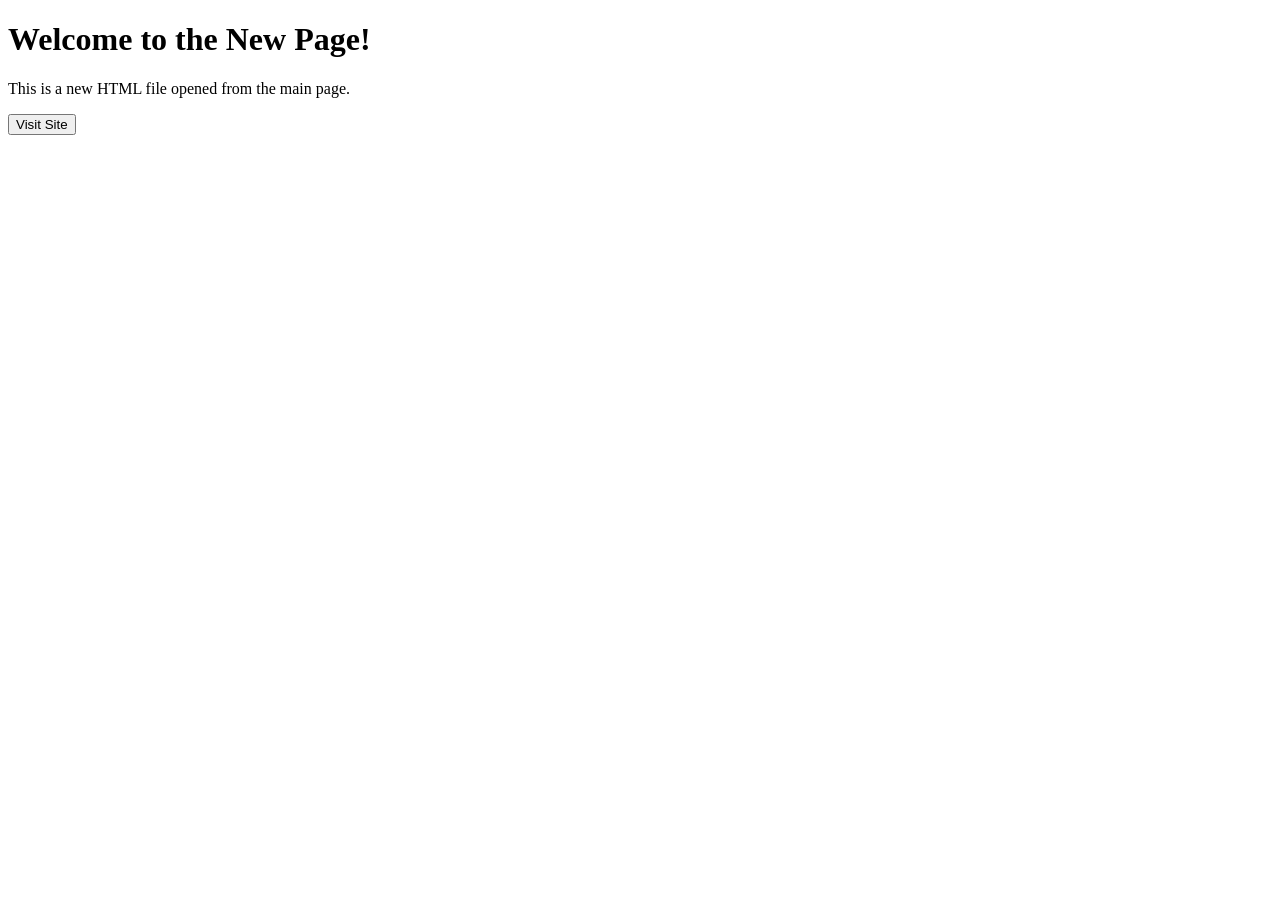
==== ConsultantLHS.html @ 2ea5b069 "Initial commit with all files" ====
<!DOCTYPE html>
<html lang="en">
<head>
    <meta charset="UTF-8">
    <meta name="viewport" content="width=device-width, initial-scale=1.0">
    <title>New Page</title>
</head>
<body>
    <h1>Welcome to the New Page!</h1>
    <p>This is a new HTML file opened from the main page.</p>
</body>
</html>



<script>
    function openNewPage() {
        window.location.href = 'ConsultantLHS.html';
    }
    </script>

<button onclick="openNewPage()">Visit Site</button>
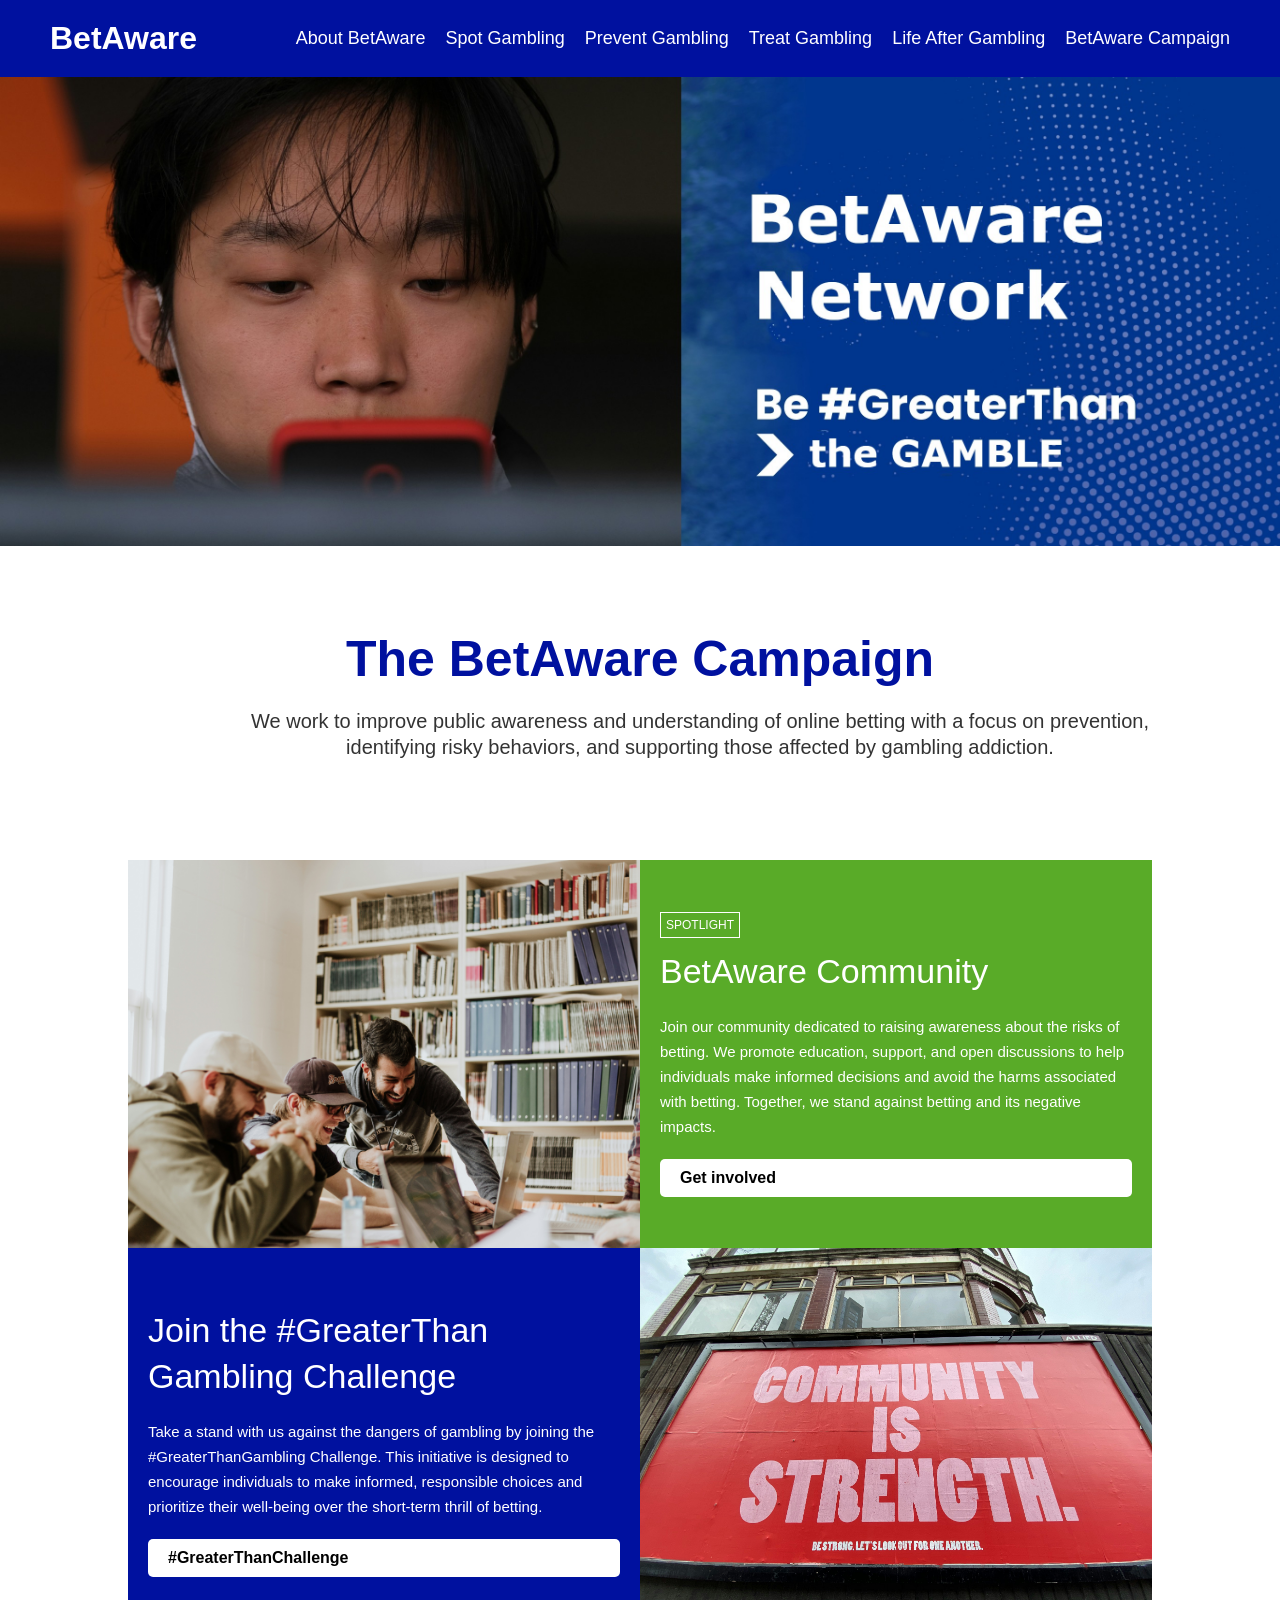
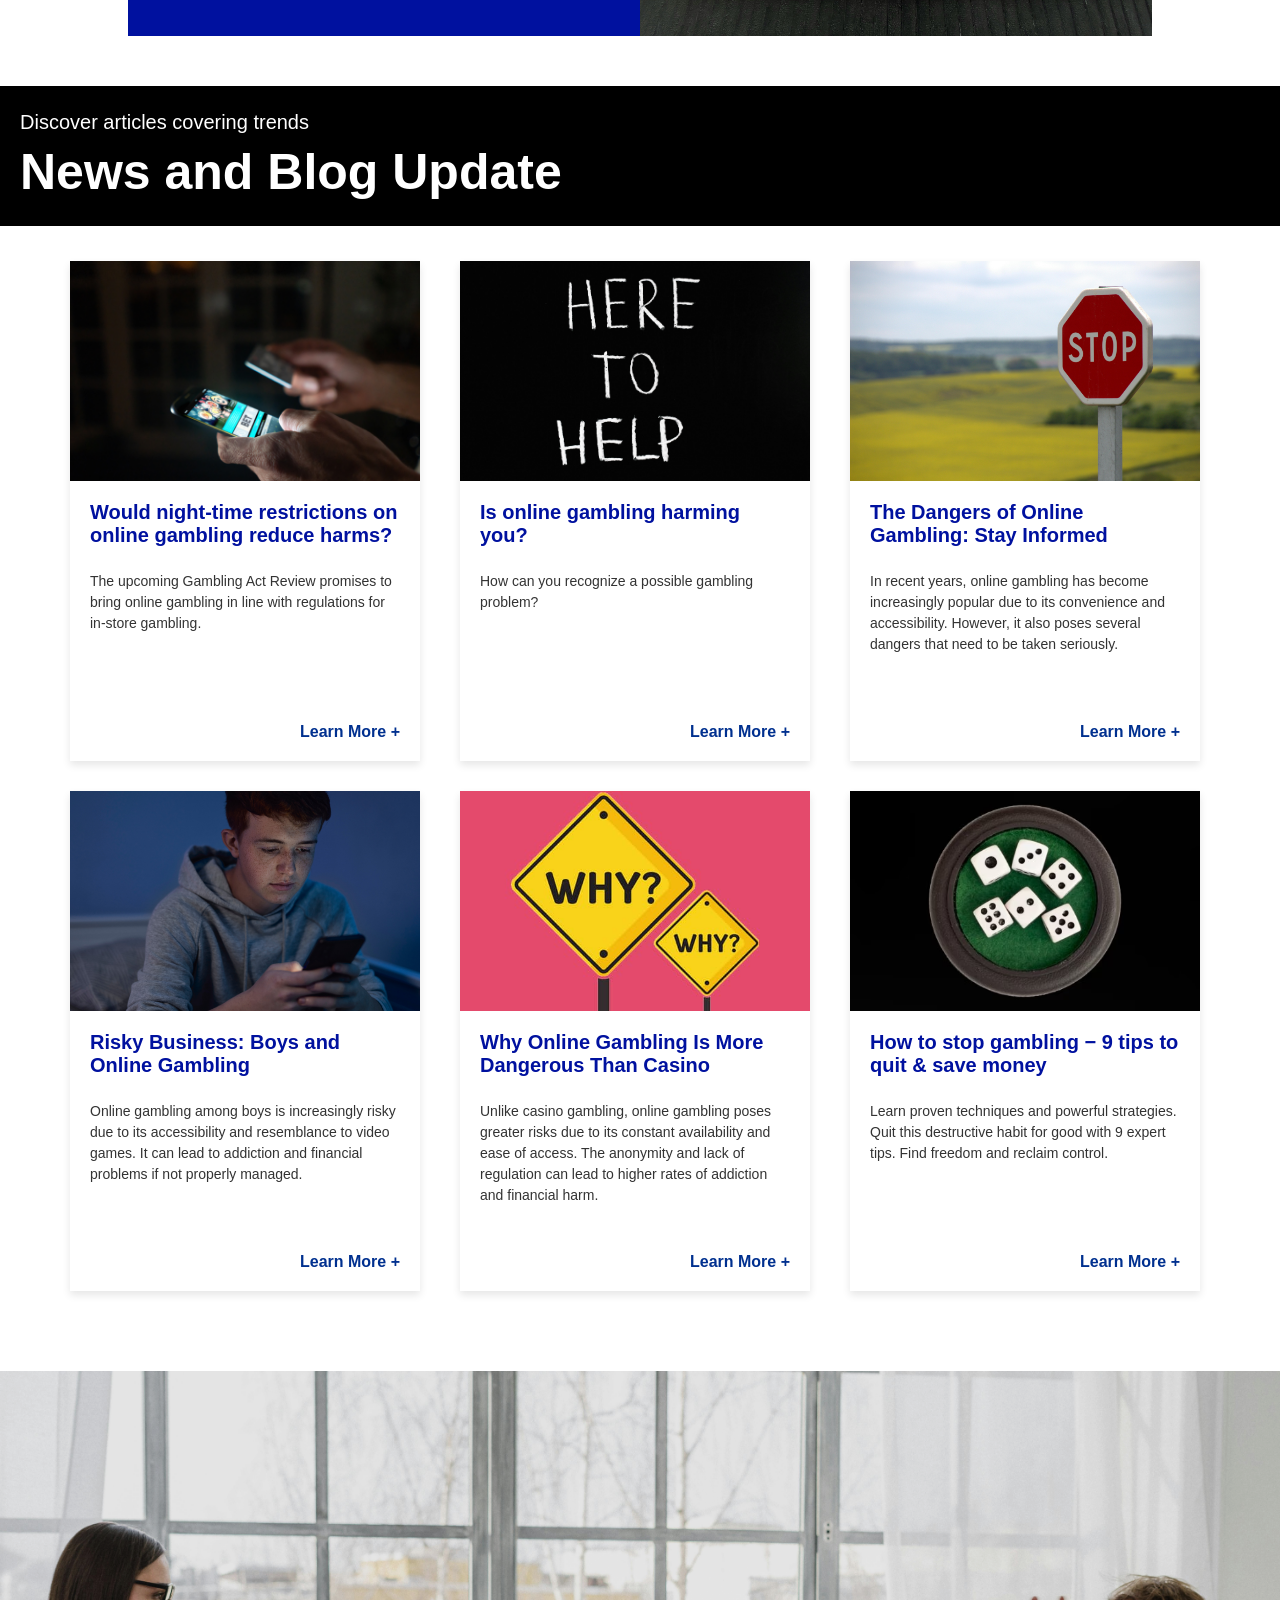
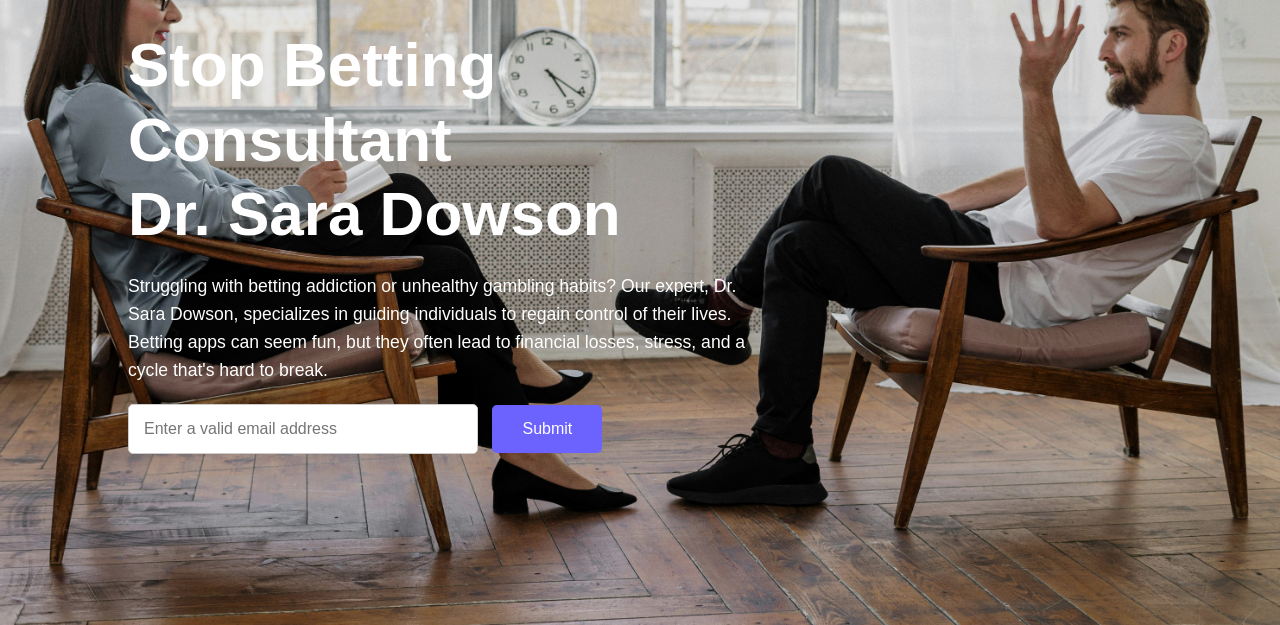
==== commit 852adf07: "Your commit message" ====
--- a/ConsultantLHS.html
+++ b/ConsultantLHS.html
@@ -3,20 +3,161 @@
 <head>
     <meta charset="UTF-8">
     <meta name="viewport" content="width=device-width, initial-scale=1.0">
-    <title>New Page</title>
+    <title>BetAware Network</title>
+    <link rel="stylesheet" href="ConsultantLHS.css">
 </head>
 <body>
-    <h1>Welcome to the New Page!</h1>
-    <p>This is a new HTML file opened from the main page.</p>
-</body>
-</html>
+    <header>
+        <div class="header-container">
+            <div class="logo">
+                <h1>BetAware</h1>
+            </div>
+            <nav>
+                <ul>
+                    <li><a href="#">About BetAware</a></li>
+                    <li><a href="#">Spot Gambling</a></li>
+                    <li><a href="#">Prevent Gambling</a></li>
+                    <li><a href="#">Treat Gambling</a></li>
+                    <li><a href="#">Life After Gambling</a></li>
+                    <li><a href="#">BetAware Campaign</a></li>
+                </ul>
+            </nav>
+        </div>
+    </header>
+
+<div class="image-container">
+  <img class="hero-image" src="pictures/betaware_Homepage_Hero(1).jpg">
+</div>
+
+<div class="campaign-container">
+   <h2 class="campaign-heading">The BetAware Campaign</h2>
+   <p class="campaign-intro">
+    We work to improve public awareness and understanding of online betting with a focus on prevention, identifying risky behaviors, and supporting those affected by gambling addiction.
+   </p>
+</div>
+
+
+<div class="grid-container">
+    <div class="container">
+        <!-- Top left image -->
+        <div class="grid-item image-item">
+            <img src="pictures/priscilla-du-preez-XkKCui44iM0-unsplash.jpg" alt="Cyclist" />
+        </div>
+
+        <!-- Top right text block -->
+        <div class="grid-item text-block green-block">
+            <div class="spotlight">SPOTLIGHT</div>
+            <h2 class="grid-community">BetAware Community</h2>
+            <p class="grid-commun-para">
+              Join our community dedicated to raising awareness about the risks of betting. We promote education, support, and open discussions to help individuals make informed decisions and avoid the harms associated with betting. Together, we stand against betting and its negative impacts.
+            </p>
+            
+            <a href="#" class="btn">Get involved</a>
+        </div>
+
+        <!-- Bottom left text block -->
+        <div class="grid-item text-block blue-block">
+           
+            <h2 class="grid-community">Join the #GreaterThan Gambling Challenge</h2>
+            <p class="grid-commun-para">
+              Take a stand with us against the dangers of gambling by joining the #GreaterThanGambling Challenge. This initiative is designed to encourage individuals to make informed, responsible choices and prioritize their well-being over the short-term thrill of betting.
+            </p>
+            <a href="#" class="btn">#GreaterThanChallenge</a>
+        </div>
+
+        <!-- Bottom right image -->
+        <div class="grid-item image-item">
+            <img src="pictures/john-cameron--_5IRj1F2rY-unsplash.jpg" alt="Runners" />
+        </div>
+    </div>
+</div>
+
+<!--Blog header html-->
+<div class="news-banner">
+  <p class="subheading">Discover articles covering trends</p>
+  <h1 class="heading">News and Blog Update</h1>
+</div>
+
+
+<!-- Card html-->
+<div class="card-grid">
+    <!-- Card 1 -->
+    <div class="card">
+      <img src="pictures/night_time .png" alt="Card 1">
+      <div class="card-content">
+        <h3>Would night-time restrictions on online gambling reduce harms?</h3>
+        <p>The upcoming Gambling Act Review promises to bring online gambling in line with regulations for in-store gambling.</p>
+        <a href="https://www.rsph.org.uk/about-us/news/would-night-time-restrictions-on-online-gambling-reduce-harms.html" class="read-more">Learn More +</a>
+      </div>
+    </div>
+
+    <!-- Card 2 -->
+    <div class="card">
+      <img src="pictures/here_to_help.jpg" alt="Card 2">
+      <div class="card-content">
+        <h3>Is online gambling harming you?</h3>
+        <p>How can you recognize a possible gambling problem?</p>
+        <a href="https://www.health.harvard.edu/blog/is-online-gambling-harming-you-202310022978" class="read-more">Learn More +</a>
+      </div>
+    </div>
+
+    <!-- Card 3 -->
+    <div class="card">
+      <img src="pictures/stop_image.jpg" alt="Card 3">
+      <div class="card-content">
+        <h3>The Dangers of Online Gambling: Stay Informed</h3>
+        <p>In recent years, online gambling has become increasingly popular due to its convenience and accessibility. However, it also poses several dangers that need to be taken seriously.</p>
+        <a href="https://www.algamus.org/blog/the-dangers-of-online-gambling-stay-informed" class="read-more">Learn More +</a>
+      </div>
+    </div>
+
+    <!-- Card 4 -->
+    <div class="card">
+      <img src="pictures/boys.png" alt="Card 4">
+      <div class="card-content">
+        <h3>Risky Business: Boys and Online Gambling</h3>
+        <p>Online gambling among boys is increasingly risky due to its accessibility and resemblance to video games. It can lead to addiction and financial problems if not properly managed.</p>
+        <a href="https://boyseducation.us.edu/blog/boys-and-online-gambling" class="read-more">Learn More +</a>
+      </div>
+    </div>
+
+    <!-- Card 5 -->
+    <div class="card">
+      <img src="pictures/why_image.png" alt="Card 5">
+      <div class="card-content">
+        <h3>Why Online Gambling Is More Dangerous Than Casino </h3>
+        <p>Unlike casino gambling, online gambling poses greater risks due to its constant availability and ease of access. The anonymity and lack of regulation can lead to higher rates of addiction and financial harm.</p>
+        <a href="https://www.gamblingnews.com/blog/why-online-gambling-is-more-dangerous-than-casino-gambling/" class="read-more">Learn More +</a>
+      </div>
+    </div>
+
+    <!-- Card 6 -->
+    <div class="card">
+      <img src="pictures/dice_image.png" alt="Card 6">
+      <div class="card-content">
+        <h3>How to stop gambling &#8722; 9 tips to quit & save money</h3>
+        <p>Learn proven techniques and powerful strategies. Quit this destructive habit for good with 9 expert tips. Find freedom and reclaim control.</p>
+        <a href="https://www.allencarr.com/how-to-stop-gambling/top-tips-on-how-to-stop-gambling-addiction/" class="read-more">Learn More +</a>
+      </div>
+    </div>
+  </div>
+
+  <!-- Consultant code -->
+  <div class="container-specialist">
+    <img src="pictures/pexels-cottonbro-4101143.jpg" alt="Psychology Session" class="background-image-specialist">
+    <div class="overlay-specialist"></div>
+    <div class="content-specialist">
+      <h1 class="specialist-title">Stop Betting Consultant <br> Dr. Sara Dowson</h1>
+      <p class="specialist-description">Struggling with betting addiction or unhealthy gambling habits? Our expert, Dr. Sara Dowson, specializes in guiding individuals to regain control of their lives. Betting apps can seem fun, but they often lead to financial losses, stress, and a cycle that's hard to break.</p>
+      <div class="email-form-specialist">
+        <input type="email" class="email-input-specialist" placeholder="Enter a valid email address">
+        <button class="submit-button-specialist">Submit</button>
+      </div>
+    </div>
+  </div>
 
 
 
-<script>
-    function openNewPage() {
-        window.location.href = 'ConsultantLHS.html';
-    }
-    </script>
-
-<button onclick="openNewPage()">Visit Site</button>+    
+</body>
+</html>
--- a/ConsultantLHS.css
+++ b/ConsultantLHS.css
@@ -0,0 +1,401 @@
+* {
+  margin: 0;
+  padding: 0;
+  box-sizing: border-box;
+}
+
+body {
+  font-family: Arial, sans-serif;
+}
+
+header {
+  background-color: #00119f; /* Blue background */
+  padding: 20px 0;
+  text-align: center;
+}
+
+.header-container {
+  display: flex;
+  justify-content: space-between;
+  align-items: center;
+  padding: 0 50px;
+}
+
+.logo h1 {
+  font-size: 32px;
+  color: white;
+  font-weight: bold;
+}
+
+.logo span {
+  font-size: 20px;
+  color: #63bc6d; /* Green text color */
+  display: block;
+}
+
+nav ul {
+  display: flex;
+  list-style: none;
+}
+
+nav ul li {
+  margin-left: 20px;
+}
+
+nav ul li a {
+  color: white;
+  text-decoration: none;
+  font-size: 18px;
+  font-weight: 500;
+}
+
+nav ul li a:hover {
+  text-decoration: underline;
+}
+
+.image-container {
+  
+  overflow: hidden;  
+  position: relative;
+  margin-top: 0px;
+  margin-bottom: 0px;
+}
+
+
+.hero-image {
+  width: 100%;
+  height: 100%;
+  object-fit: contain; 
+}
+
+.campaign-container{
+  text-align: center;
+}
+
+.campaign-heading{
+  color:  #00119f;
+  margin-top: 80px;
+  margin-bottom: 20px;
+  font-weight: bold;
+  font-size: 50px;
+}
+
+.campaign-intro{
+  font-size: 20px;
+  padding-right: 100px;
+  padding-left: 100px;
+  margin-top: 0px;
+  width: 1100px;
+  margin-left: 150px;
+  line-height: 1.625rem;
+  color: #333;
+}
+
+/* grid css */
+.grid-container{
+  background-color: white;
+  display: flex;
+  justify-content: center;
+  align-items: center;
+  margin-top: 100px;
+  padding: 0;
+  box-sizing: border-box;
+  font-family: Arial, sans-serif;
+}
+
+.container {
+  display: grid;
+  grid-template-columns: 1fr 1fr;
+  grid-template-rows: 1fr 1fr;
+  gap: 0px;
+  width: 80%;
+  max-width: 1200px;
+   
+}
+
+.grid-item {
+  position: relative;
+  overflow: hidden;
+}
+
+.image-item img {
+  width: 100%;
+  height: 100%;
+  object-fit: cover;
+}
+
+.text-block {
+  padding: 20px;
+  display: flex;
+  flex-direction: column;
+  justify-content: center;
+  color: white;
+}
+
+.green-block {
+  background-color: #59ab28;
+}
+
+.blue-block {
+  background-color: #00119f;
+}
+
+.spotlight {
+  background-color: white;
+  color: black;
+  font-size: 12px;
+  padding: 5px;
+  display: inline-block;
+  margin-bottom: 10px;
+}
+
+h2 {
+  font-size: 24px;
+  margin-bottom: 20px;
+}
+
+p {
+  font-size: 16px;
+  line-height: 1.6;
+  margin-bottom: 20px;
+}
+
+a.btn {
+  background-color: white;
+  color: black;
+  padding: 10px 20px;
+  text-decoration: none;
+  border-radius: 5px;
+  font-weight: bold;
+}
+
+a.btn:hover {
+  background-color: #ccc;
+}
+
+.grid-community{
+  font-size: 2.125rem;
+  font-weight: 500;
+  line-height: 2.875rem;
+}
+
+.grid-commun-para{
+  font-size: .9375rem;
+  line-height: 1.5625rem;
+}
+
+.spotlight{
+  border-width: 1px;
+  border-style: solid;
+  border-color: white;
+  width:80px;
+  font-size: 12px;
+  background-color: #59ab28;;
+  color: white;
+  text-align: center;
+}
+
+.involve {
+  background-color: rgb(0, 113, 227);
+  color: white;
+  padding-top: 7px;
+  padding-bottom: 7px;
+  padding-left: 15px;
+  padding-right: 15px;
+  border-radius: 30px;
+  font-weight: bold;
+  cursor: pointer;
+}
+
+
+/* Blog header css */
+.news-banner {
+  background-color: black;
+  color: white;
+  padding: 20px;
+  font-family: Arial, sans-serif;
+  text-align: left;
+  width: 100%;
+  box-sizing: border-box;
+  margin-top: 50px;
+}
+
+.subheading {
+  font-size: 20px;
+  margin: 0;
+}
+
+.heading {
+  font-size: 50px;
+  margin: 5px 0;
+}
+
+
+/* card css */
+.card-grid {
+  display: grid;
+  grid-template-columns: repeat(3, 1fr); /* 3 cards per row */
+  gap: 30px; /* Space between the cards */
+  padding: 30px;
+  max-width: 1200px;
+  margin: 0 auto; /* Center the grid */
+  margin-top: 5px;
+  
+}
+
+.card {
+  background-color: #fff;
+  width: 350px;  /* Fixed width of 240px */
+  height: 500px; /* Fixed height of 682px */
+  box-shadow: 0 4px 8px rgba(0, 0, 0, 0.1);
+  transition: 0.3s;
+  position: relative;
+}
+
+.card:hover {
+  box-shadow: 0 8px 16px rgba(0, 0, 0, 0.2);
+}
+
+.card img {
+  width: 350px; /* Fixed width of the image */
+  height: 220px; /* Fixed height of the image */
+  object-fit: cover; /* Ensures the image covers the space without stretching */
+  display: block;
+  margin: 0 auto; /* Center the image horizontally */
+  
+}
+
+.card-content {
+  padding: 20px;
+  height: 432px; /* Remaining height for content after image */
+}
+
+.card-content h3 {
+  margin-top: 0;
+  color: rgb(0, 17, 159);
+  font-size: 20px;
+}
+
+.card-content p {
+  color: rgb(51, 51, 51);
+  font-size: 14px;
+  line-height: 1.5;
+  margin-top: 24px;
+}
+
+.card-content .read-more {
+    color: #00308f;
+  text-decoration: none;
+  font-weight: bold;
+  position: absolute;
+  bottom: 20px; /* Position at the bottom */
+  right: 20px;  /* Align to the right */
+
+}
+
+.card-content .read-more:hover {
+  text-decoration: underline;
+}
+
+@media (max-width: 768px) {
+  .card-grid {
+    grid-template-columns: 1fr 1fr; /* 2 cards per row for medium screens */
+  }
+}
+
+@media (max-width: 500px) {
+  .card-grid {
+    grid-template-columns: 1fr; /* 1 card per row for small screens */
+  }
+}
+
+
+/* Consultant css */
+.container-specialist {
+  position: relative;
+  text-align: left; /* Align text to the left */
+  color: white;
+  max-width: 100%;
+  overflow: hidden;
+  margin-top: 50px;
+}
+
+.background-image-specialist {
+  width: 100%;
+  height: auto;
+  display: block;
+}
+
+.overlay-specialist {
+  position: absolute;
+  top: 0;
+  left: 0;
+  width: 100%;
+  height: 100%;
+  background-color: rgba(0, 0, 0, 0.1); /* Lighter overlay */
+}
+
+.content-specialist {
+  position: absolute;
+  bottom: 20%; /* Align the text near the bottom */
+  left: 10%;    /* Align the text near the left */
+  transform: translateY(0); /* Remove previous translation */
+  text-align: left;
+  max-width: 50%;
+}
+
+h1.specialist-title {
+  font-size: 62px;
+  font-weight: 700px;
+  line-height: 1.2em;
+  margin: 0 0 20px;
+}
+
+p.specialist-description {
+  font-size: 1.1em;
+  margin-bottom: 20px;
+  line-height: 1.6;
+}
+
+.email-form-specialist {
+  margin-top: 20px;
+}
+
+.email-input-specialist {
+  padding: 15px;
+  font-size: 1em;
+  border-radius: 5px;
+  border: 1px solid #ccc;
+  width: 350px;
+}
+
+.submit-button-specialist {
+  padding: 15px 30px;
+  font-size: 1em;
+  background-color: #6C63FF;
+  color: white;
+  border: none;
+  border-radius: 5px;
+  margin-left: 10px;
+  cursor: pointer;
+}
+
+.submit-button-specialist:hover {
+  background-color: #574bcd;
+}
+
+/* Ensure text size is responsive on smaller screens */
+@media (max-width: 768px) {
+  h1.specialist-title {
+    font-size: 2.5em;
+  }
+  .email-input-specialist {
+    width: 100%;
+    margin-bottom: 10px;
+  }
+  .content-specialist {
+    max-width: 90%;
+    left: 5%;
+    bottom: 5%;
+  }
+}
